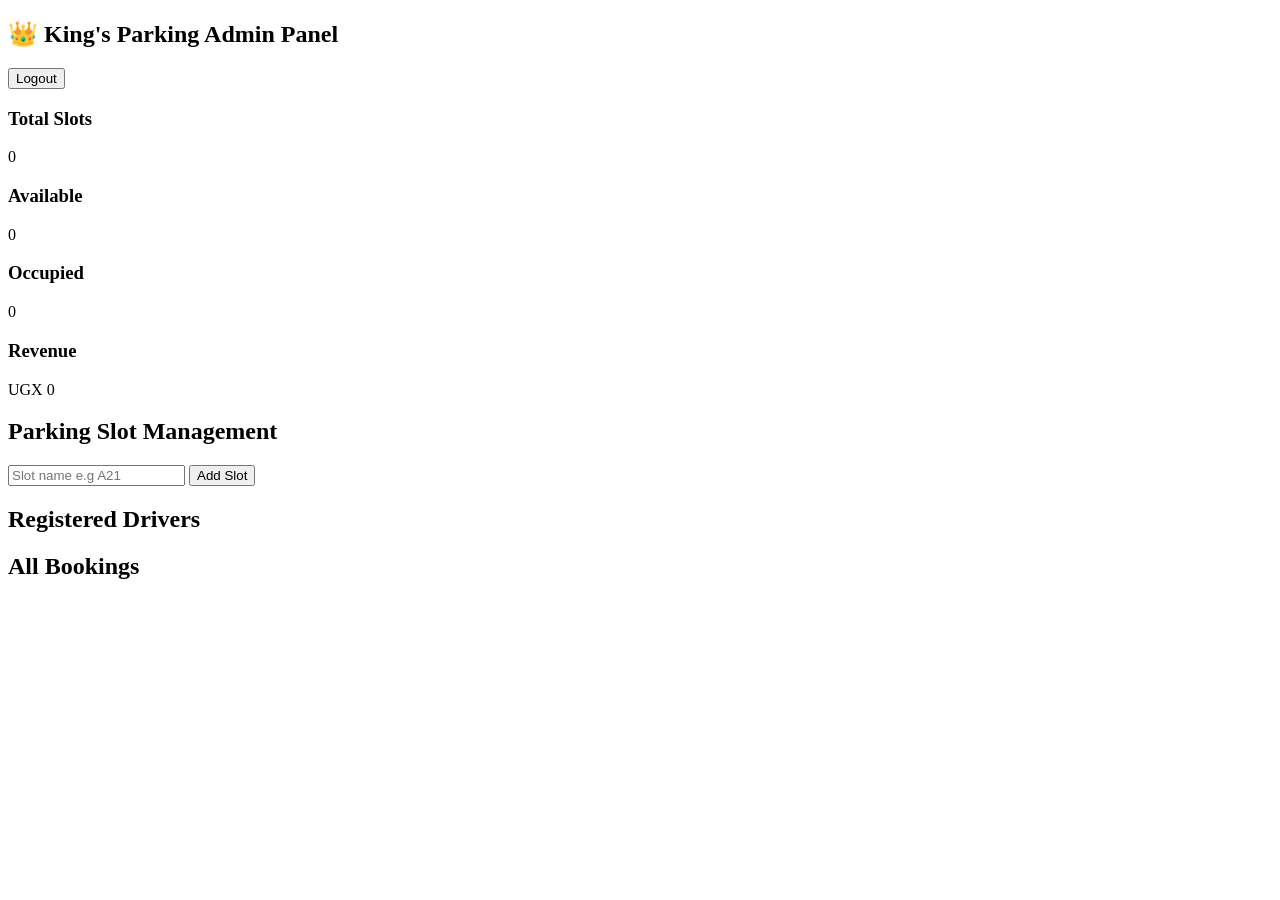
==== admin.html @ 82856ceb "Create admin.html" ====
<!DOCTYPE html>
<html lang="en">

<head>

<meta charset="UTF-8">
<meta name="viewport" content="width=device-width, initial-scale=1.0">

<title>
King's Parking | Admin Dashboard
</title>

<link rel="stylesheet" href="css/admin.css">

</head>


<body>


<header>

<h2>
👑 King's Parking Admin Panel
</h2>


<button onclick="logout()">
Logout
</button>


</header>





<main class="container">



<!-- STATISTICS -->


<section class="statistics">


<div class="stat">

<h3>
Total Slots
</h3>

<p id="totalSlots">
0
</p>

</div>



<div class="stat">

<h3>
Available
</h3>

<p id="availableSlots">
0
</p>

</div>




<div class="stat">

<h3>
Occupied
</h3>

<p id="occupiedSlots">
0
</p>

</div>





<div class="stat">

<h3>
Revenue
</h3>

<p id="revenue">
UGX 0
</p>

</div>


</section>







<!-- PARKING MANAGEMENT -->


<section class="card">


<h2>
Parking Slot Management
</h2>



<div class="add-slot">


<input 
id="slotName"
placeholder="Slot name e.g A21">


<button onclick="addSlot()">
Add Slot
</button>


</div>




<div id="slotContainer"
class="slots">

</div>


</section>








<!-- DRIVERS -->


<section class="card">


<h2>
Registered Drivers
</h2>


<div id="driverList">

</div>


</section>







<!-- BOOKINGS -->


<section class="card">


<h2>
All Bookings
</h2>


<div id="bookingList">

</div>


</section>




</main>




<script src="js/admin.js"></script>


</body>

</html>
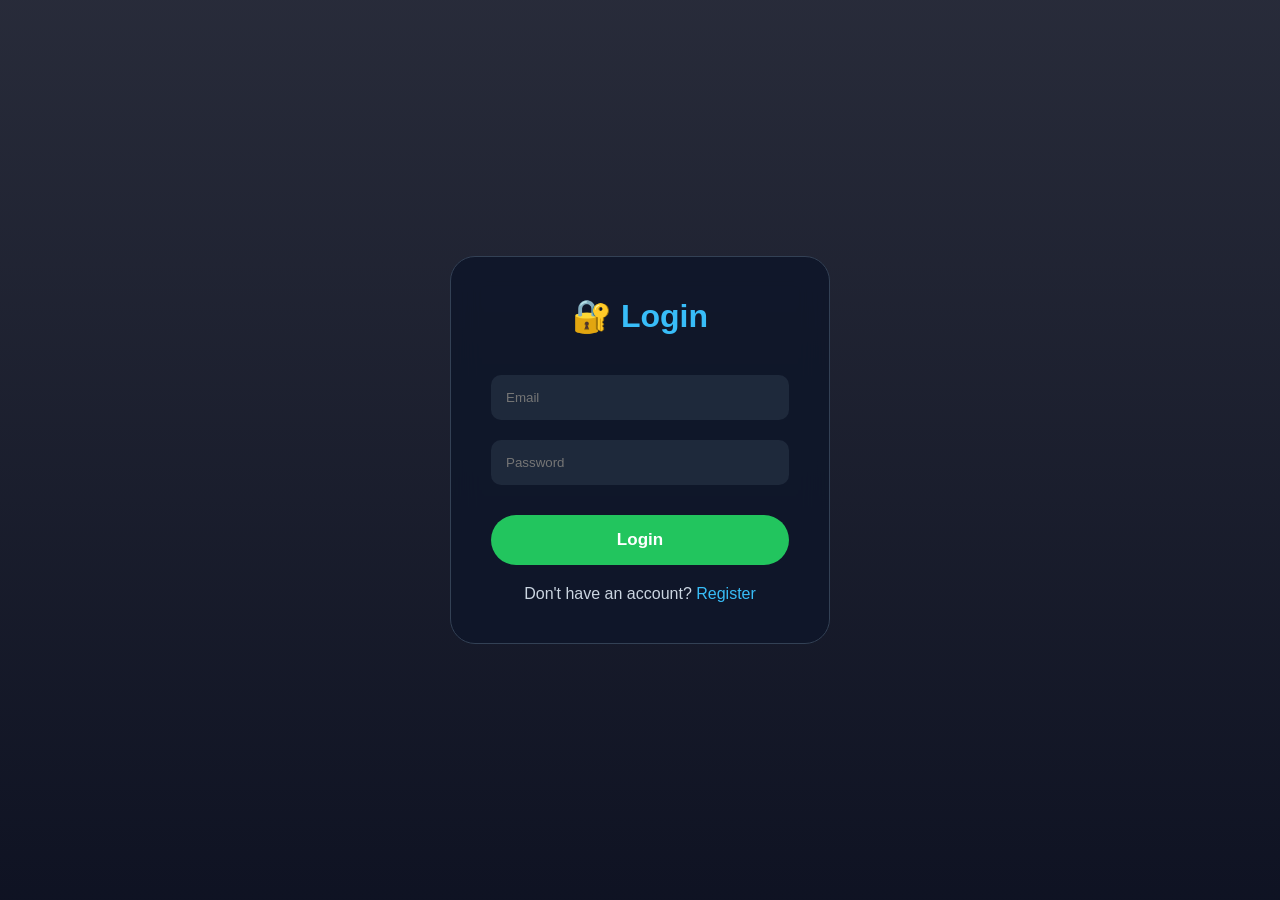
==== commit 65b68376: "Update admin.html" ====
--- a/admin.html
+++ b/admin.html
@@ -10,7 +10,7 @@
 King's Parking | Admin Dashboard
 </title>
 
-<link rel="stylesheet" href="css/admin.css">
+<link rel="stylesheet" href="admin.css">
 
 </head>
 
@@ -207,7 +207,7 @@
 
 
 
-<script src="js/admin.js"></script>
+<script src="admin.js"></script>
 
 
 </body>
--- a/admin.css
+++ b/admin.css
@@ -0,0 +1,289 @@
+*{
+
+margin:0;
+padding:0;
+box-sizing:border-box;
+
+}
+
+
+
+body{
+
+font-family:Poppins,Arial;
+
+background:#020617;
+
+color:white;
+
+}
+
+
+
+
+header{
+
+display:flex;
+
+justify-content:space-between;
+
+align-items:center;
+
+padding:25px 8%;
+
+background:#0f172a;
+
+}
+
+
+
+header h2{
+
+color:#38bdf8;
+
+}
+
+
+
+button{
+
+background:#22c55e;
+
+color:white;
+
+border:none;
+
+padding:12px 25px;
+
+border-radius:25px;
+
+cursor:pointer;
+
+font-weight:bold;
+
+}
+
+
+
+.container{
+
+width:90%;
+
+margin:40px auto;
+
+}
+
+
+
+.statistics{
+
+
+display:grid;
+
+grid-template-columns:
+
+repeat(4,1fr);
+
+gap:20px;
+
+margin-bottom:40px;
+
+
+}
+
+
+
+
+.stat,
+.card{
+
+
+background:#0f172a;
+
+padding:30px;
+
+border-radius:20px;
+
+border:1px solid #1e293b;
+
+
+}
+
+
+
+.stat{
+
+text-align:center;
+
+}
+
+
+
+.stat p{
+
+font-size:35px;
+
+color:#22c55e;
+
+margin-top:15px;
+
+}
+
+
+
+
+.card{
+
+margin-bottom:30px;
+
+}
+
+
+
+.card h2{
+
+color:#38bdf8;
+
+margin-bottom:25px;
+
+}
+
+
+
+
+.add-slot{
+
+display:flex;
+
+gap:15px;
+
+margin-bottom:30px;
+
+}
+
+
+
+input{
+
+padding:15px;
+
+border-radius:10px;
+
+border:none;
+
+background:#1e293b;
+
+color:white;
+
+}
+
+
+
+
+.slots{
+
+
+display:grid;
+
+grid-template-columns:
+
+repeat(auto-fit,minmax(130px,1fr));
+
+gap:20px;
+
+
+}
+
+
+
+.slot{
+
+
+padding:20px;
+
+border-radius:15px;
+
+text-align:center;
+
+background:#166534;
+
+
+}
+
+
+
+.slot button{
+
+margin-top:10px;
+
+background:#ef4444;
+
+}
+
+
+
+.occupied{
+
+background:#991b1b;
+
+}
+
+
+
+.reserved{
+
+background:#92400e;
+
+}
+
+
+
+
+
+.driver,
+.booking{
+
+
+background:#1e293b;
+
+padding:20px;
+
+margin-bottom:15px;
+
+border-radius:15px;
+
+}
+
+
+
+@media(max-width:800px){
+
+
+.statistics{
+
+grid-template-columns:1fr 1fr;
+
+}
+
+
+}
+
+
+@media(max-width:500px){
+
+
+.statistics{
+
+grid-template-columns:1fr;
+
+}
+
+
+.add-slot{
+
+flex-direction:column;
+
+}
+
+
+}
